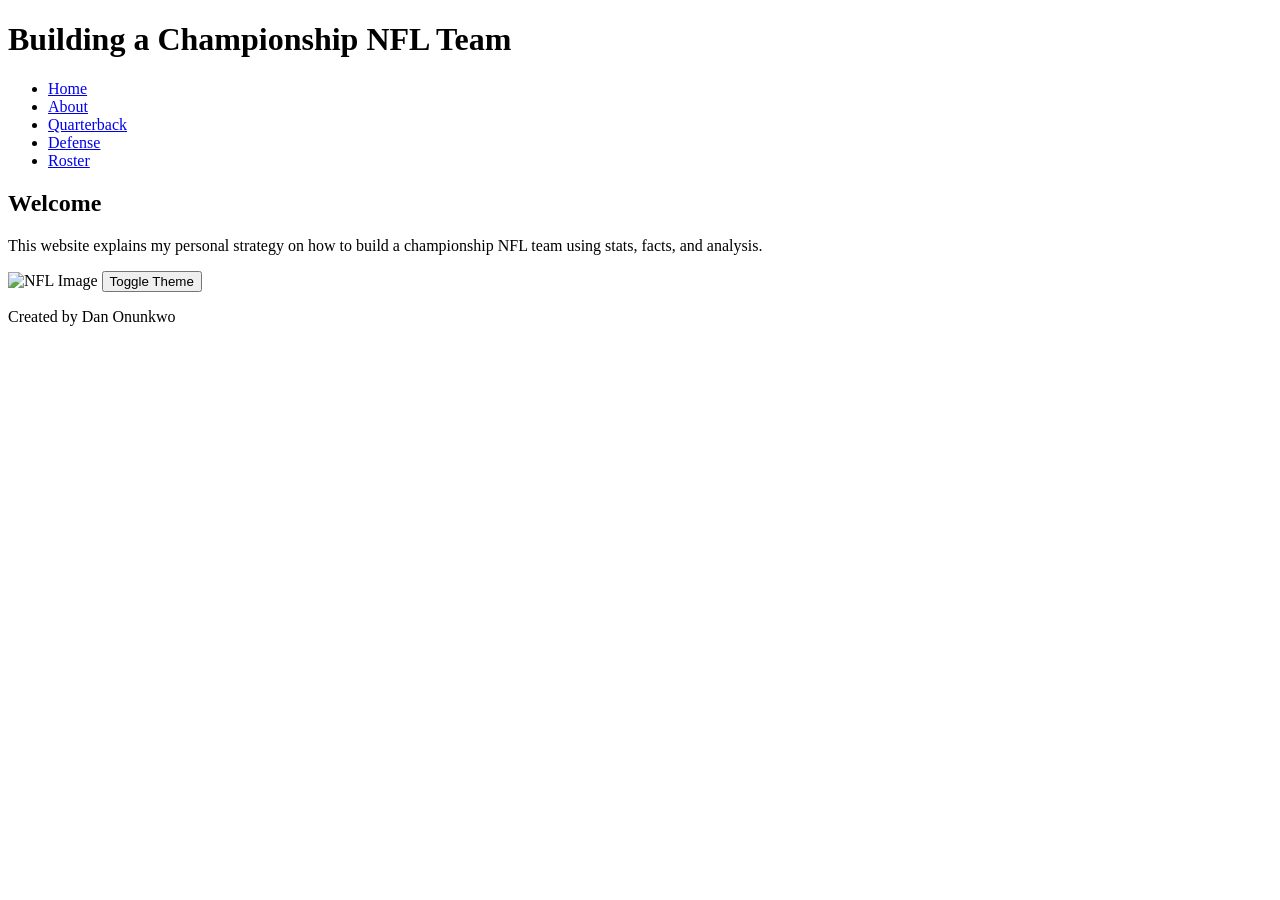
==== index.html @ c931e983 "add Building A Championship NFL Team Home Page" ====
<!DOCTYPE html>
<html lang="en">
<head>
    <meta charset="UTF-8">
    <meta name="viewport" content="width=device-width, initial-scale=1.0">
    <title>Building a Championship NFL Team</title>
    <link rel="stylesheet" href="style.css">
    <script defer src="script.js"></script>
</head>
<body>

<header>
    <h1>Building a Championship NFL Team</h1>
</header>

<nav>
    <ul>
        <li><a href="index.html">Home</a></li>
        <li><a href="about.html">About</a></li>
        <li><a href="qb.html">Quarterback</a></li>
        <li><a href="defense.html">Defense</a></li>
        <li><a href="roster.html">Roster</a></li>
    </ul>
</nav>

<main>
    <h2>Welcome</h2>
    <p>This website explains my personal strategy on how to build a championship NFL team using stats, facts, and analysis.</p>

    <img src="https://via.placeholder.com/600x300" alt="NFL Image">

    <button onclick="changeTheme()">Toggle Theme</button>
</main>

<footer>
    <p>Created by Dan Onunkwo</p>
</footer>

</body>
</html>
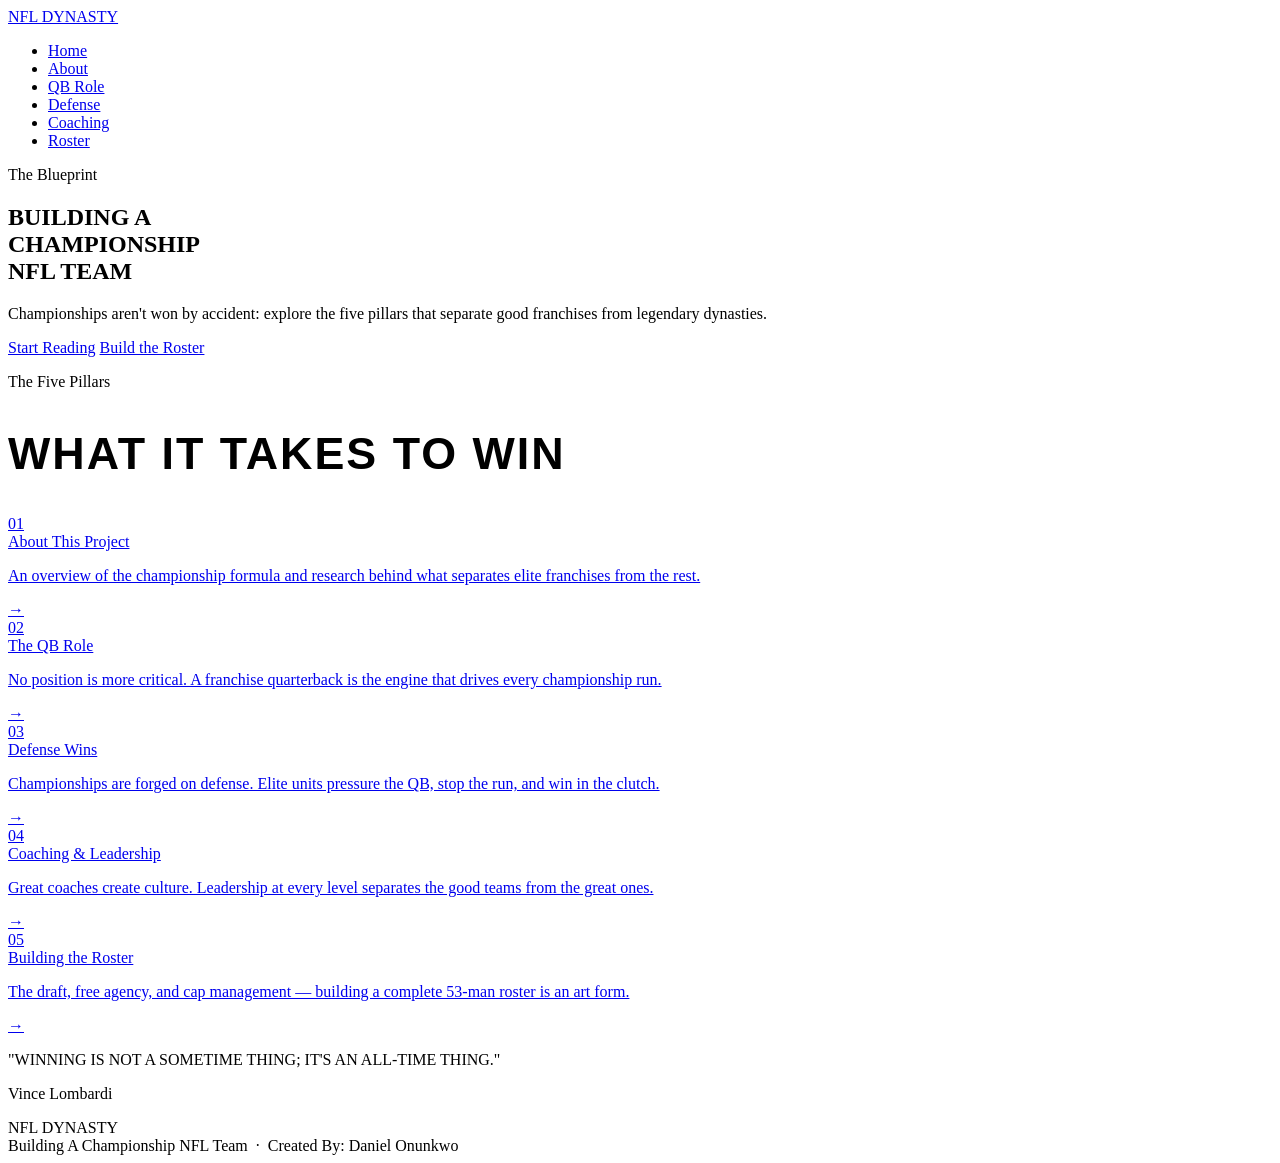
==== commit e838b6df: "Rename home (1).html to index.html" ====
--- a/index.html
+++ b/index.html
@@ -1,40 +1,89 @@
 <!DOCTYPE html>
 <html lang="en">
 <head>
-    <meta charset="UTF-8">
-    <meta name="viewport" content="width=device-width, initial-scale=1.0">
-    <title>Building a Championship NFL Team</title>
-    <link rel="stylesheet" href="style.css">
-    <script defer src="script.js"></script>
+<meta charset="UTF-8">
+<meta name="viewport" content="width=device-width, initial-scale=1.0">
+<title>Home – Building A NFL Championship Team</title>
+<link rel="stylesheet" href="styles.css">
 </head>
 <body>
 
-<header>
-    <h1>Building a Championship NFL Team</h1>
-</header>
-
 <nav>
-    <ul>
-        <li><a href="index.html">Home</a></li>
-        <li><a href="about.html">About</a></li>
-        <li><a href="qb.html">Quarterback</a></li>
-        <li><a href="defense.html">Defense</a></li>
-        <li><a href="roster.html">Roster</a></li>
-    </ul>
+  <a class="nav-logo" href="home.html">NFL DYNASTY</a>
+  <ul class="nav-links">
+    <li><a href="home.html" class="active">Home</a></li>
+    <li><a href="about.html">About</a></li>
+    <li><a href="qb.html">QB Role</a></li>
+    <li><a href="defense.html">Defense</a></li>
+    <li><a href="coaching.html">Coaching</a></li>
+    <li><a href="roster.html">Roster</a></li>
+  </ul>
 </nav>
 
-<main>
-    <h2>Welcome</h2>
-    <p>This website explains my personal strategy on how to build a championship NFL team using stats, facts, and analysis.</p>
+<div class="page">
+  <section class="hero">
+    <div class="hero-bg"></div>
+    <div class="hero-lines"></div>
+    <div class="hero-content">
+      <p class="hero-eyebrow">The Blueprint</p>
+      <h1 class="hero-title">BUILDING A<br><span class="gold">CHAMPIONSHIP</span><br>NFL TEAM</h1>
+      <p class="hero-sub">Championships aren't won by accident: explore the five pillars that separate good franchises from legendary dynasties.</p>
+      <div class="hero-cta">
+        <a class="btn-primary" href="about.html">Start Reading</a>
+        <a class="btn-outline" href="roster.html">Build the Roster</a>
+      </div>
+    </div>
+  </section>
 
-    <img src="https://via.placeholder.com/600x300" alt="NFL Image">
+  <div class="pillars-wrap">
+    <div class="pillars-inner">
+      <p class="page-label" style="margin-bottom:10px;">The Five Pillars</p>
+      <h2 style="font-family:'Bebas Neue',sans-serif;font-size:2.8rem;letter-spacing:2px;margin-bottom:36px;">WHAT IT TAKES TO WIN</h2>
+      <div class="pillars-grid">
+        <a class="pillar-card" href="about.html">
+          <div class="pillar-num">01</div>
+          <div class="pillar-name">About This Project</div>
+          <p class="pillar-desc">An overview of the championship formula and research behind what separates elite franchises from the rest.</p>
+          <span class="pillar-arrow">→</span>
+        </a>
+        <a class="pillar-card" href="qb.html">
+          <div class="pillar-num">02</div>
+          <div class="pillar-name">The QB Role</div>
+          <p class="pillar-desc">No position is more critical. A franchise quarterback is the engine that drives every championship run.</p>
+          <span class="pillar-arrow">→</span>
+        </a>
+        <a class="pillar-card" href="defense.html">
+          <div class="pillar-num">03</div>
+          <div class="pillar-name">Defense Wins</div>
+          <p class="pillar-desc">Championships are forged on defense. Elite units pressure the QB, stop the run, and win in the clutch.</p>
+          <span class="pillar-arrow">→</span>
+        </a>
+        <a class="pillar-card" href="coaching.html">
+          <div class="pillar-num">04</div>
+          <div class="pillar-name">Coaching &amp; Leadership</div>
+          <p class="pillar-desc">Great coaches create culture. Leadership at every level separates the good teams from the great ones.</p>
+          <span class="pillar-arrow">→</span>
+        </a>
+        <a class="pillar-card" href="roster.html">
+          <div class="pillar-num">05</div>
+          <div class="pillar-name">Building the Roster</div>
+          <p class="pillar-desc">The draft, free agency, and cap management — building a complete 53-man roster is an art form.</p>
+          <span class="pillar-arrow">→</span>
+        </a>
+      </div>
+    </div>
+  </div>
 
-    <button onclick="changeTheme()">Toggle Theme</button>
-</main>
+  <div class="quote-banner">
+    <p class="quote-text">"WINNING IS NOT A SOMETIME THING; IT'S AN ALL-TIME THING."</p>
+    <p class="quote-attr">Vince Lombardi</p>
+  </div>
 
-<footer>
-    <p>Created by Dan Onunkwo</p>
-</footer>
+  <footer>
+    <div class="footer-logo">NFL DYNASTY</div>
+    <div class="footer-text">Building A Championship NFL Team &nbsp;·&nbsp; Created By: Daniel Onunkwo</div>
+  </footer>
+</div>
 
 </body>
 </html>
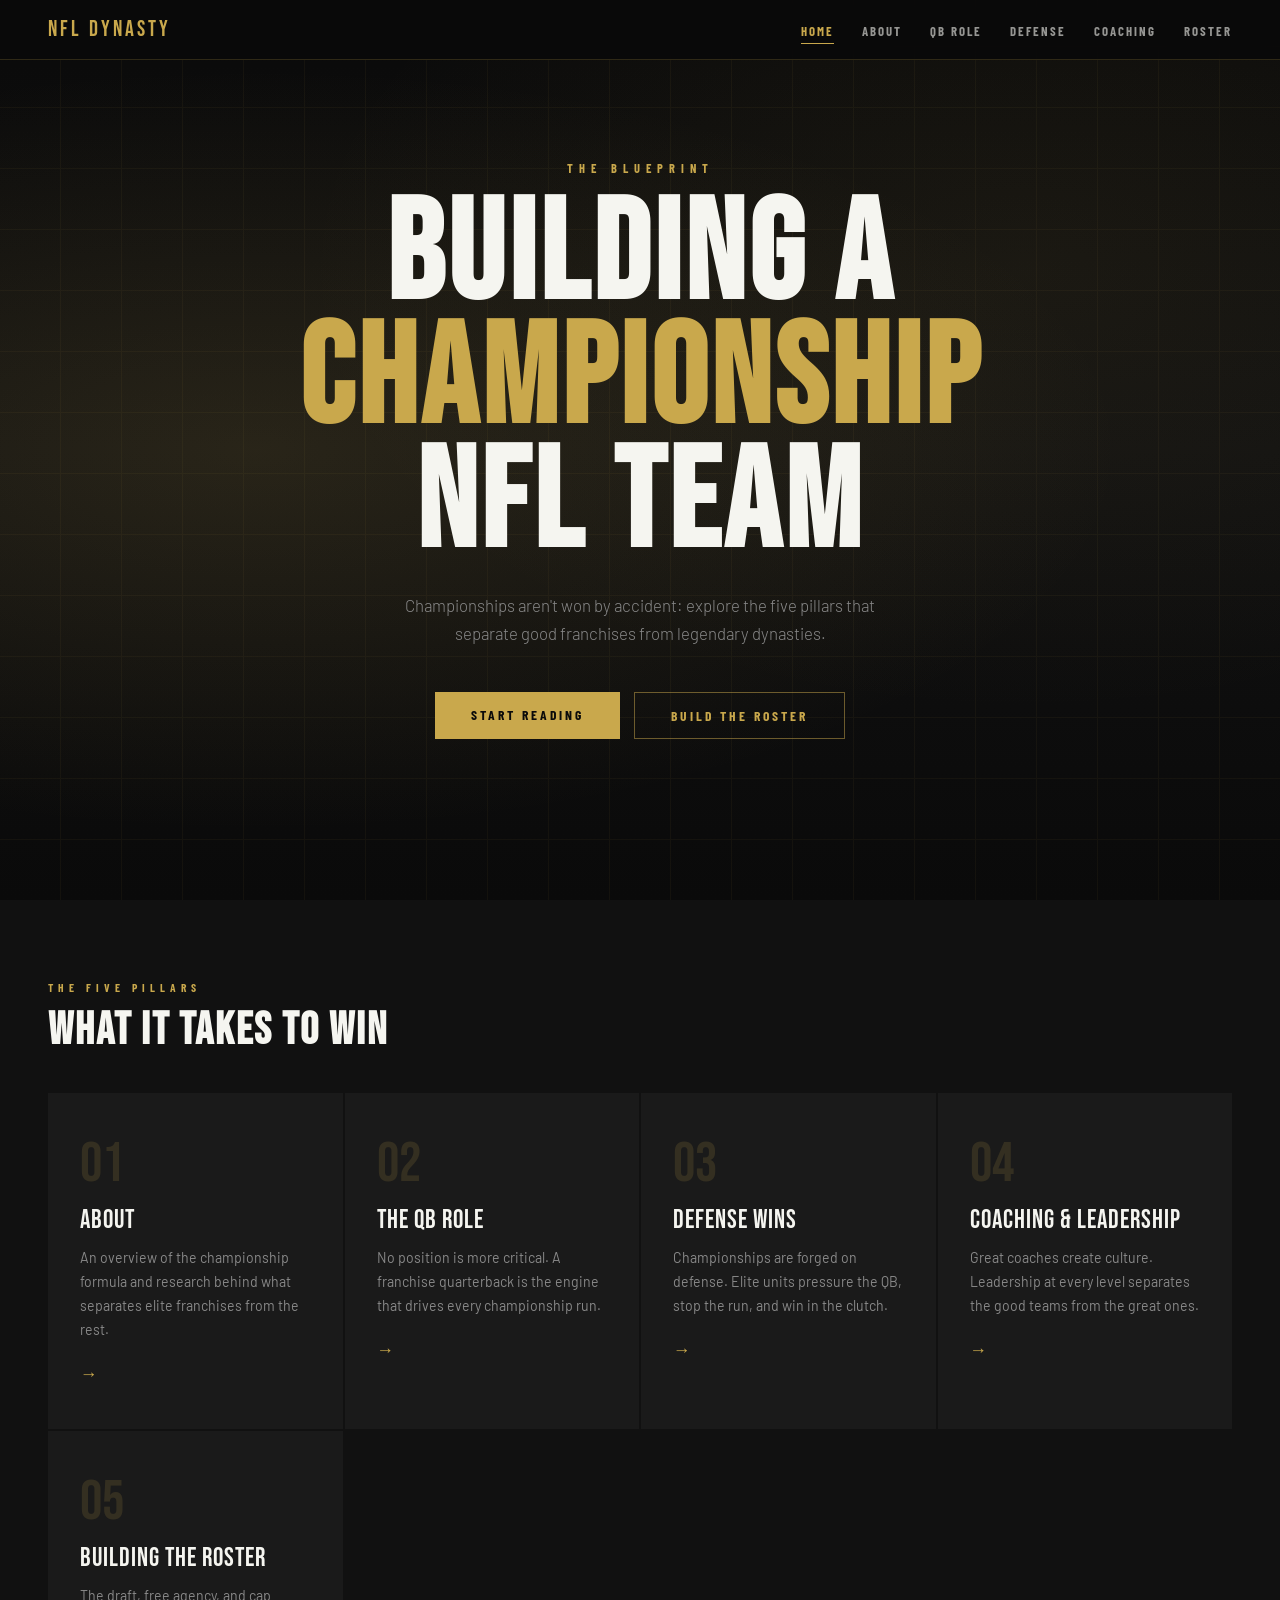
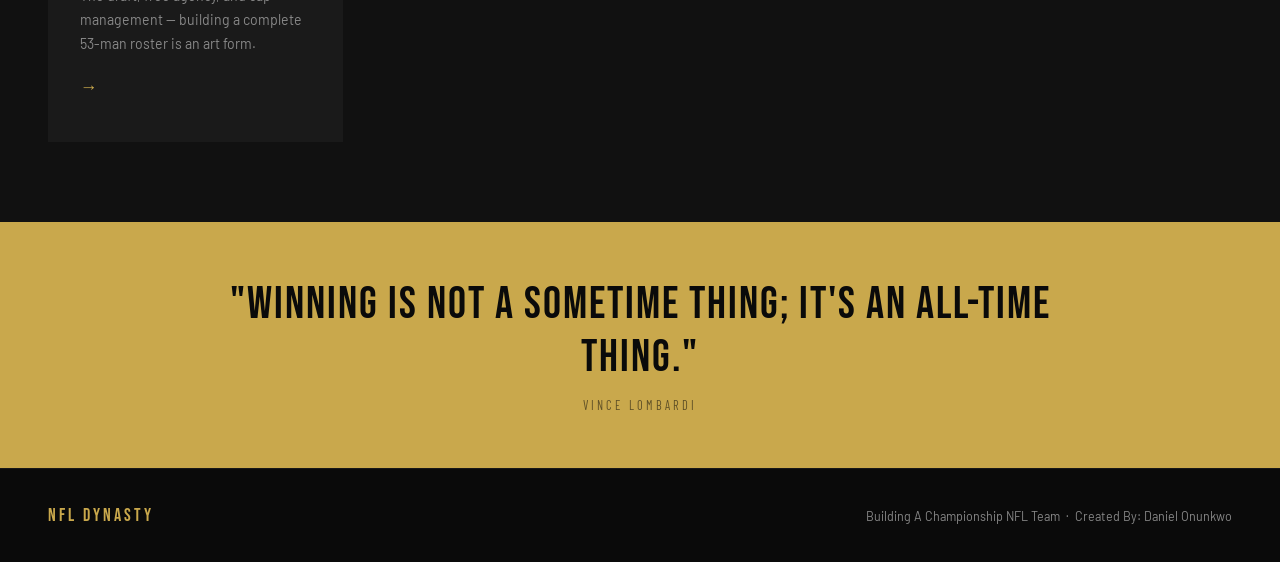
==== commit 0d610782: "Update index.html" ====
--- a/index.html
+++ b/index.html
@@ -9,9 +9,9 @@
 <body>
 
 <nav>
-  <a class="nav-logo" href="home.html">NFL DYNASTY</a>
+  <a class="nav-logo" href="index.html">NFL DYNASTY</a>
   <ul class="nav-links">
-    <li><a href="home.html" class="active">Home</a></li>
+    <li><a href="index.html" class="active">Home</a></li>
     <li><a href="about.html">About</a></li>
     <li><a href="qb.html">QB Role</a></li>
     <li><a href="defense.html">Defense</a></li>
@@ -42,7 +42,7 @@
       <div class="pillars-grid">
         <a class="pillar-card" href="about.html">
           <div class="pillar-num">01</div>
-          <div class="pillar-name">About This Project</div>
+          <div class="pillar-name">About </div>
           <p class="pillar-desc">An overview of the championship formula and research behind what separates elite franchises from the rest.</p>
           <span class="pillar-arrow">→</span>
         </a>
--- a/styles.css
+++ b/styles.css
@@ -0,0 +1,258 @@
+@import url('https://fonts.googleapis.com/css2?family=Bebas+Neue&family=Barlow+Condensed:wght@400;600;700;900&family=Barlow:wght@300;400;500&display=swap');
+
+:root {
+  --gold: #C9A84C;
+  --gold-light: #F0C060;
+  --dark: #0a0a0a;
+  --dark2: #111111;
+  --dark3: #1a1a1a;
+  --white: #f5f5f0;
+  --gray: #888;
+}
+*, *::before, *::after { margin: 0; padding: 0; box-sizing: border-box; }
+html { scroll-behavior: smooth; }
+body {
+  background: var(--dark);
+  color: var(--white);
+  font-family: 'Barlow', sans-serif;
+  overflow-x: hidden;
+}
+
+
+nav {
+  position: fixed; top: 0; width: 100%; z-index: 200;
+  display: flex; align-items: center; justify-content: space-between;
+  padding: 16px 48px;
+  background: rgba(10,10,10,0.95);
+  backdrop-filter: blur(14px);
+  border-bottom: 1px solid rgba(201,168,76,0.2);
+}
+.nav-logo {
+  font-family: 'Bebas Neue', sans-serif;
+  font-size: 1.4rem; color: var(--gold);
+  letter-spacing: 3px; cursor: pointer; border: none; background: none;
+  text-decoration: none;
+}
+.nav-links { display: flex; gap: 28px; list-style: none; }
+.nav-links a {
+  font-family: 'Barlow Condensed', sans-serif;
+  font-size: 0.8rem; font-weight: 700;
+  letter-spacing: 2px; text-transform: uppercase;
+  color: var(--white); background: none; border: none;
+  cursor: pointer; opacity: 0.6; transition: opacity 0.2s, color 0.2s;
+  padding: 4px 0; text-decoration: none;
+}
+.nav-links a:hover { opacity: 1; color: var(--gold); }
+.nav-links a.active { opacity: 1; color: var(--gold); border-bottom: 1px solid var(--gold); }
+
+
+.page { min-height: 100vh; animation: fadeIn 0.4s ease; }
+@keyframes fadeIn { from { opacity: 0; transform: translateY(12px); } to { opacity: 1; transform: translateY(0); } }
+
+.page-hero { padding: 140px 48px 70px; max-width: 1200px; margin: 0 auto; }
+.page-label {
+  font-family: 'Barlow Condensed', sans-serif; font-size: 0.72rem;
+  font-weight: 700; letter-spacing: 5px; text-transform: uppercase;
+  color: var(--gold); margin-bottom: 14px;
+}
+.page-title {
+  font-family: 'Bebas Neue', sans-serif;
+  font-size: clamp(3.5rem, 8vw, 7rem);
+  letter-spacing: 3px; line-height: 0.93; margin-bottom: 28px;
+}
+.page-intro {
+  font-size: 1.05rem; font-weight: 300; color: var(--gray);
+  line-height: 1.8; max-width: 600px;
+}
+.gold { color: var(--gold); }
+.divider { height: 1px; background: rgba(201,168,76,0.2); max-width: 1200px; margin: 0 auto 72px; }
+.section { max-width: 1200px; margin: 0 auto; padding: 0 48px 80px; }
+.section-title {
+  font-family: 'Bebas Neue', sans-serif; font-size: 2.4rem;
+  letter-spacing: 2px; margin-bottom: 36px;
+}
+.nav-btn {
+  display: inline-block; padding: 12px 32px;
+  border: 1px solid rgba(201,168,76,0.45); color: var(--gold);
+  font-family: 'Barlow Condensed', sans-serif; font-size: 0.8rem;
+  font-weight: 700; letter-spacing: 2px; text-transform: uppercase;
+  cursor: pointer; background: none; transition: background 0.2s;
+  text-decoration: none;
+}
+.nav-btn:hover { background: rgba(201,168,76,0.1); }
+.btn-primary {
+  display: inline-block; padding: 14px 36px; background: var(--gold);
+  color: var(--dark); font-family: 'Barlow Condensed', sans-serif;
+  font-size: 0.85rem; font-weight: 700; letter-spacing: 3px;
+  text-transform: uppercase; cursor: pointer; border: none;
+  transition: background 0.2s, transform 0.2s; text-decoration: none;
+}
+.btn-primary:hover { background: var(--gold-light); transform: translateY(-2px); }
+.btn-outline {
+  display: inline-block; padding: 14px 36px;
+  border: 1px solid rgba(201,168,76,0.5); color: var(--gold);
+  font-family: 'Barlow Condensed', sans-serif; font-size: 0.85rem;
+  font-weight: 700; letter-spacing: 3px; text-transform: uppercase;
+  cursor: pointer; background: none; transition: border-color 0.2s, background 0.2s;
+  text-decoration: none;
+}
+.btn-outline:hover { border-color: var(--gold); background: rgba(201,168,76,0.08); }
+.page-footer-nav { text-align: center; padding-bottom: 80px; }
+
+
+footer {
+  border-top: 1px solid rgba(255,255,255,0.06);
+  padding: 36px 48px;
+  display: flex; justify-content: space-between; align-items: center;
+}
+.footer-logo { font-family: 'Bebas Neue', sans-serif; font-size: 1.1rem; color: var(--gold); letter-spacing: 3px; }
+.footer-text { font-size: 0.78rem; color: var(--gray); }
+
+
+.hero {
+  height: 100vh; display: flex; flex-direction: column;
+  align-items: center; justify-content: center;
+  position: relative; overflow: hidden;
+}
+.hero-bg {
+  position: absolute; inset: 0;
+  background:
+    radial-gradient(ellipse at 20% 50%, rgba(201,168,76,0.13) 0%, transparent 60%),
+    radial-gradient(ellipse at 80% 30%, rgba(201,168,76,0.07) 0%, transparent 50%),
+    linear-gradient(180deg, #0a0a0a 0%, #111 50%, #0a0a0a 100%);
+}
+.hero-lines {
+  position: absolute; inset: 0; opacity: 0.05;
+  background-image:
+    repeating-linear-gradient(0deg, transparent, transparent 60px, var(--gold) 60px, var(--gold) 61px),
+    repeating-linear-gradient(90deg, transparent, transparent 60px, var(--gold) 60px, var(--gold) 61px);
+}
+.hero-content { position: relative; text-align: center; z-index: 2; padding: 0 24px; }
+.hero-eyebrow {
+  font-family: 'Barlow Condensed', sans-serif; font-size: 0.78rem;
+  font-weight: 700; letter-spacing: 6px; text-transform: uppercase;
+  color: var(--gold); margin-bottom: 20px;
+  animation: fadeUp 0.8s 0.2s both;
+}
+.hero-title {
+  font-family: 'Bebas Neue', sans-serif;
+  font-size: clamp(4.5rem, 11vw, 10rem);
+  line-height: 0.88; letter-spacing: 4px; color: var(--white);
+  animation: fadeUp 0.8s 0.4s both;
+}
+.hero-sub {
+  font-size: 1.05rem; font-weight: 300; color: var(--gray);
+  margin-top: 24px; max-width: 500px; line-height: 1.7;
+  animation: fadeUp 0.8s 0.6s both; margin-left: auto; margin-right: auto;
+}
+.hero-cta {
+  margin-top: 44px; display: flex; gap: 14px; justify-content: center;
+  animation: fadeUp 0.8s 0.8s both;
+}
+.pillars-wrap { background: var(--dark2); padding: 80px 48px; }
+.pillars-inner { max-width: 1200px; margin: 0 auto; }
+.pillars-grid { display: grid; grid-template-columns: repeat(auto-fit, minmax(280px, 1fr)); gap: 2px; }
+.pillar-card {
+  background: var(--dark3); padding: 44px 32px;
+  cursor: pointer; position: relative; overflow: hidden;
+  transition: background 0.3s; border: none; color: var(--white);
+  text-align: left; text-decoration: none; display: block;
+}
+.pillar-card::after {
+  content: ''; position: absolute; bottom: 0; left: 0;
+  width: 100%; height: 2px; background: var(--gold);
+  transform: scaleX(0); transform-origin: left; transition: transform 0.3s;
+}
+.pillar-card:hover { background: #202020; }
+.pillar-card:hover::after { transform: scaleX(1); }
+.pillar-num { font-family: 'Bebas Neue', sans-serif; font-size: 3.5rem; color: rgba(201,168,76,0.15); line-height: 1; margin-bottom: 12px; }
+.pillar-name { font-family: 'Bebas Neue', sans-serif; font-size: 1.6rem; letter-spacing: 1px; margin-bottom: 10px; }
+.pillar-desc { font-size: 0.88rem; color: var(--gray); line-height: 1.7; }
+.pillar-arrow { margin-top: 20px; font-size: 1.1rem; color: var(--gold); display: inline-block; transition: transform 0.2s; }
+.pillar-card:hover .pillar-arrow { transform: translateX(6px); }
+.quote-banner { background: var(--gold); padding: 56px 48px; text-align: center; }
+.quote-text { font-family: 'Bebas Neue', sans-serif; font-size: clamp(1.6rem, 3.5vw, 2.8rem); letter-spacing: 2px; color: var(--dark); max-width: 860px; margin: 0 auto; }
+.quote-attr { font-family: 'Barlow Condensed', sans-serif; font-size: 0.78rem; letter-spacing: 3px; text-transform: uppercase; color: rgba(10,10,10,0.55); margin-top: 14px; }
+
+
+.stat-row { display: grid; grid-template-columns: repeat(3,1fr); gap: 2px; padding: 0 48px 72px; max-width: 1200px; margin: 0 auto; }
+.stat-box { background: var(--dark3); padding: 36px 28px; text-align: center; }
+.stat-num { font-family: 'Bebas Neue', sans-serif; font-size: 3.2rem; color: var(--gold); line-height: 1; }
+.stat-lbl { font-family: 'Barlow Condensed', sans-serif; font-size: 0.75rem; letter-spacing: 3px; text-transform: uppercase; color: var(--gray); margin-top: 8px; }
+.two-col { display: grid; grid-template-columns: 1fr 1fr; gap: 44px; max-width: 1200px; margin: 0 auto; padding: 0 48px 80px; }
+.two-col h3 { font-family: 'Bebas Neue', sans-serif; font-size: 1.6rem; letter-spacing: 1px; color: var(--gold); margin-bottom: 14px; }
+.two-col p { font-size: 0.92rem; color: var(--gray); line-height: 1.8; margin-bottom: 14px; }
+
+
+.traits-grid { display: grid; grid-template-columns: repeat(auto-fit, minmax(250px,1fr)); gap: 2px; }
+.trait-card { background: var(--dark3); padding: 32px 26px; border-left: 3px solid var(--gold); }
+.trait-title { font-family: 'Bebas Neue', sans-serif; font-size: 1.3rem; letter-spacing: 1px; color: var(--gold); margin-bottom: 10px; }
+.trait-desc { font-size: 0.88rem; color: var(--gray); line-height: 1.7; }
+.pull-quote { background: var(--dark3); border-left: 4px solid var(--gold); padding: 36px 48px 36px 56px; max-width: 1200px; margin: 0 auto 72px; }
+.pull-quote p { font-family: 'Bebas Neue', sans-serif; font-size: clamp(1.4rem,2.5vw,2rem); letter-spacing: 1px; line-height: 1.3; }
+.pull-quote cite { display: block; font-family: 'Barlow Condensed', sans-serif; font-size: 0.75rem; letter-spacing: 3px; text-transform: uppercase; color: var(--gold); margin-top: 14px; font-style: normal; }
+.legend-list { display: flex; flex-direction: column; gap: 2px; }
+.legend-row { display: grid; grid-template-columns: 56px 1fr 1fr 90px; align-items: center; gap: 20px; padding: 22px 26px; background: var(--dark3); transition: background 0.2s; }
+.legend-row:hover { background: #202020; }
+.legend-num { font-family: 'Bebas Neue', sans-serif; font-size: 1.8rem; color: rgba(201,168,76,0.28); }
+.legend-name { font-family: 'Barlow Condensed', sans-serif; font-size: 1.1rem; font-weight: 700; letter-spacing: 1px; }
+.legend-team { font-size: 0.82rem; color: var(--gray); }
+.legend-rings { font-family: 'Bebas Neue', sans-serif; font-size: 1rem; color: var(--gold); text-align: right; }
+
+
+.def-grid { display: grid; grid-template-columns: repeat(3,1fr); gap: 2px; }
+.def-card { background: var(--dark3); padding: 36px 26px; }
+.def-icon { font-size: 2rem; margin-bottom: 14px; }
+.def-title { font-family: 'Bebas Neue', sans-serif; font-size: 1.3rem; letter-spacing: 1px; color: var(--gold); margin-bottom: 10px; }
+.def-desc { font-size: 0.88rem; color: var(--gray); line-height: 1.7; }
+.dynasty-cards { display: grid; grid-template-columns: repeat(auto-fit, minmax(270px,1fr)); gap: 2px; }
+.dynasty-card { background: var(--dark); padding: 32px 26px; border-top: 3px solid var(--gold); }
+.dynasty-era { font-family: 'Barlow Condensed', sans-serif; font-size: 0.72rem; letter-spacing: 3px; text-transform: uppercase; color: var(--gold); margin-bottom: 6px; }
+.dynasty-name { font-family: 'Bebas Neue', sans-serif; font-size: 1.5rem; letter-spacing: 1px; margin-bottom: 10px; }
+.dynasty-desc { font-size: 0.87rem; color: var(--gray); line-height: 1.7; }
+.dark-bg-section { background: var(--dark3); padding: 72px 48px; margin-bottom: 72px; }
+.dark-bg-section .section-title { max-width: 1200px; margin: 0 auto 36px; }
+.dark-bg-section .dynasty-cards { max-width: 1200px; margin: 0 auto; }
+
+
+.coaches-grid { display: grid; grid-template-columns: repeat(auto-fit, minmax(320px,1fr)); gap: 2px; }
+.coach-card { background: var(--dark3); padding: 36px 30px; position: relative; overflow: hidden; }
+.coach-card::after { content: ''; position: absolute; top: 0; right: 0; width: 4px; height: 100%; background: var(--gold); }
+.coach-wins { font-family: 'Bebas Neue', sans-serif; font-size: 2.8rem; color: rgba(201,168,76,0.18); line-height: 1; margin-bottom: 10px; }
+.coach-name { font-family: 'Bebas Neue', sans-serif; font-size: 1.6rem; letter-spacing: 1px; margin-bottom: 4px; }
+.coach-team { font-family: 'Barlow Condensed', sans-serif; font-size: 0.75rem; letter-spacing: 2px; text-transform: uppercase; color: var(--gold); margin-bottom: 14px; }
+.coach-bio { font-size: 0.88rem; color: var(--gray); line-height: 1.7; }
+.principle-list { display: flex; flex-direction: column; gap: 2px; }
+.principle-item { display: grid; grid-template-columns: 70px 1fr; gap: 28px; align-items: start; background: var(--dark3); padding: 28px 24px; transition: background 0.2s; }
+.principle-item:hover { background: #202020; }
+.principle-num { font-family: 'Bebas Neue', sans-serif; font-size: 2.2rem; color: rgba(201,168,76,0.28); line-height: 1; }
+.principle-title { font-family: 'Bebas Neue', sans-serif; font-size: 1.3rem; letter-spacing: 1px; color: var(--gold); margin-bottom: 7px; }
+.principle-text { font-size: 0.88rem; color: var(--gray); line-height: 1.7; }
+.quote-gold { background: var(--gold); padding: 56px 48px; text-align: center; margin-bottom: 72px; }
+.quote-gold p { font-family: 'Bebas Neue', sans-serif; font-size: clamp(1.6rem,3.5vw,2.8rem); letter-spacing: 2px; color: var(--dark); max-width: 860px; margin: 0 auto; }
+.quote-gold cite { display: block; font-family: 'Barlow Condensed', sans-serif; font-size: 0.75rem; letter-spacing: 3px; text-transform: uppercase; color: rgba(10,10,10,0.55); margin-top: 14px; font-style: normal; }
+
+
+.roster-paths { display: grid; grid-template-columns: repeat(3,1fr); gap: 2px; }
+.path-card { background: var(--dark3); padding: 44px 28px; text-align: center; }
+.path-icon { font-size: 2.2rem; margin-bottom: 16px; }
+.path-title { font-family: 'Bebas Neue', sans-serif; font-size: 1.6rem; letter-spacing: 1px; color: var(--gold); margin-bottom: 14px; }
+.path-desc { font-size: 0.88rem; color: var(--gray); line-height: 1.7; }
+.cap-table { width: 100%; border-collapse: collapse; }
+.cap-table th { font-family: 'Barlow Condensed', sans-serif; font-size: 0.72rem; letter-spacing: 3px; text-transform: uppercase; color: var(--gold); text-align: left; padding: 14px 18px; border-bottom: 1px solid rgba(201,168,76,0.3); }
+.cap-table td { padding: 18px; border-bottom: 1px solid rgba(255,255,255,0.05); font-size: 0.88rem; color: var(--gray); }
+.cap-table tr:hover td { background: var(--dark3); }
+.cap-table td:first-child { font-family: 'Barlow Condensed', sans-serif; font-weight: 700; color: var(--white); font-size: 0.95rem; }
+.bar-wrap { background: rgba(255,255,255,0.08); height: 5px; border-radius: 3px; min-width: 100px; }
+.bar { height: 5px; border-radius: 3px; background: var(--gold); }
+.draft-rounds { display: grid; grid-template-columns: repeat(auto-fit, minmax(190px,1fr)); gap: 2px; }
+.round-card { background: var(--dark); padding: 28px 22px; border-bottom: 3px solid transparent; transition: border-color 0.25s; }
+.round-card:hover { border-color: var(--gold); }
+.round-label { font-family: 'Bebas Neue', sans-serif; font-size: 0.95rem; letter-spacing: 2px; color: var(--gold); margin-bottom: 7px; }
+.round-title { font-family: 'Bebas Neue', sans-serif; font-size: 1.3rem; letter-spacing: 1px; margin-bottom: 8px; }
+.round-desc { font-size: 0.84rem; color: var(--gray); line-height: 1.6; }
+
+@keyframes fadeUp {
+  from { opacity: 0; transform: translateY(20px); }
+  to { opacity: 1; transform: translateY(0); }
+}
